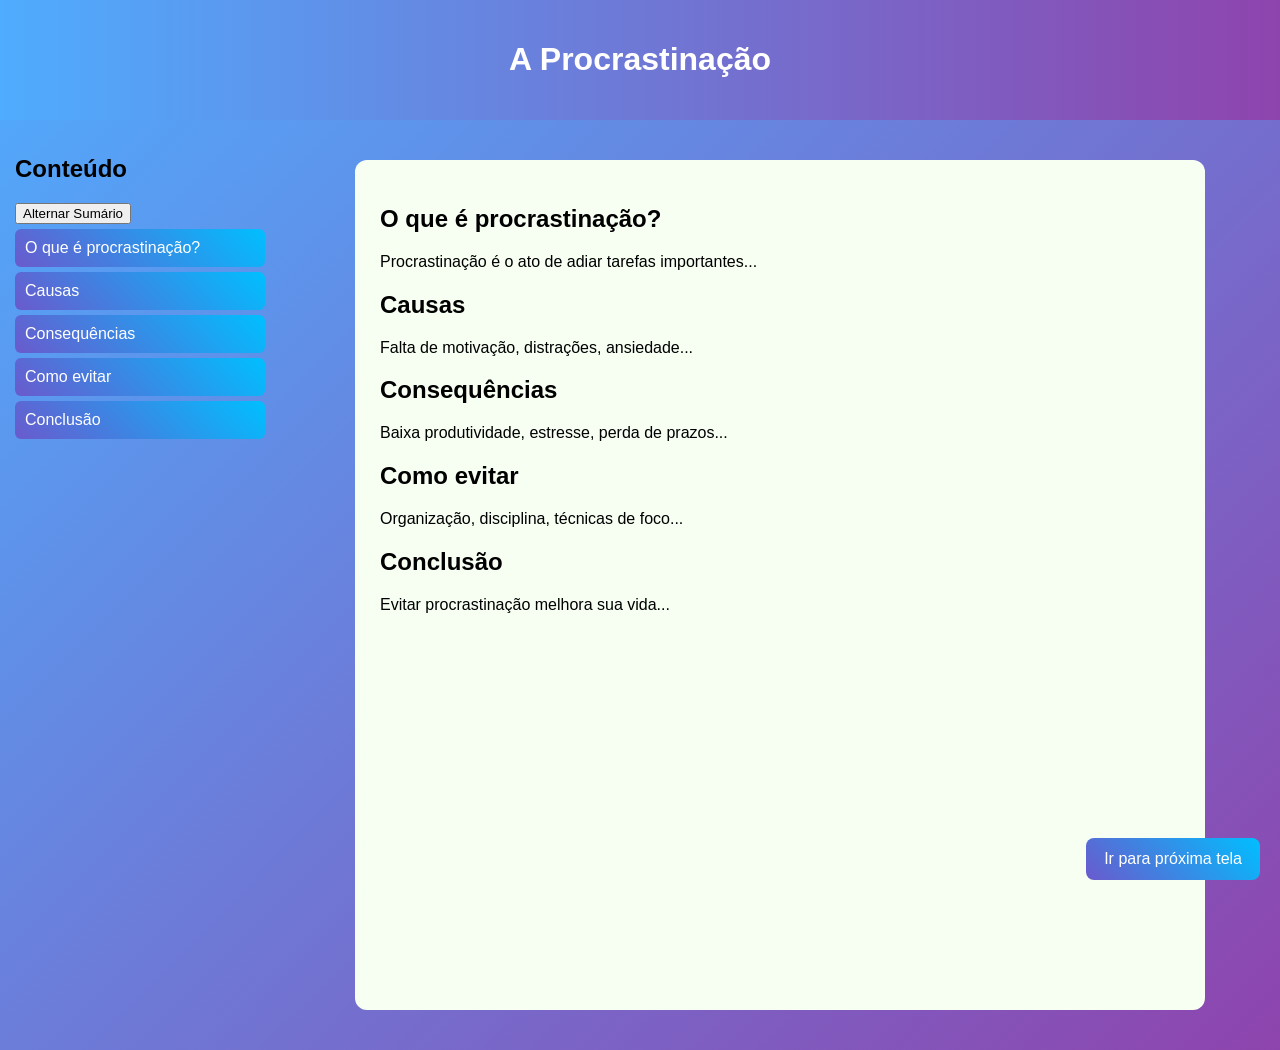
==== index.html @ 0530d012 "Atualiza layout da index e adiciona navegação entre telas" ====
<!DOCTYPE html>
<html lang="pt-br">
<head>
  <meta charset="UTF-8">
  <title>Procrastinação</title>
  <link rel="stylesheet" href="Public/assets/CSS/style.css">
</head>
<body>

  <!-- TOPO -->
  <header>
    <h1>A Procrastinação</h1>
  </header>

  <div class="container">

    <!-- MENU LATERAL -->
    <aside class="menu">
      <h2>Conteúdo</h2>

      <button onclick="alternarModo()">Alternar Sumário</button>

      <div id="sumario" class="modo-botao">
        <a href="#sec1">O que é procrastinação?</a>
        <a href="#sec2">Causas</a>
        <a href="#sec3">Consequências</a>
        <a href="#sec4">Como evitar</a>
        <a href="#sec5">Conclusão</a>
      </div>
    </aside>

    <!-- CONTEÚDO -->
    <main class="conteudo">

      <div class="card">

        <section id="sec1">
          <h2>O que é procrastinação?</h2>
          <p>Procrastinação é o ato de adiar tarefas importantes...</p>
        </section>

        <section id="sec2">
          <h2>Causas</h2>
          <p>Falta de motivação, distrações, ansiedade...</p>
        </section>

        <section id="sec3">
          <h2>Consequências</h2>
          <p>Baixa produtividade, estresse, perda de prazos...</p>
        </section>

        <section id="sec4">
          <h2>Como evitar</h2>
          <p>Organização, disciplina, técnicas de foco...</p>
        </section>

        <section id="sec5">
          <h2>Conclusão</h2>
          <p>Evitar procrastinação melhora sua vida...</p>
        </section>

      </div>

    </main>

  </div>

  <!-- BOTÃO FIXO (MELHOR JEITO) -->
  <a href="Public/pages/tela1.html" class="proximo">
    Ir para próxima tela
  </a>

  <script src="Public/assets/js/script.js"></script>
</body>
</html>
---- Public/assets/CSS/style.css ----
body {
  margin: 0;
  font-family: Arial, sans-serif;
  background: linear-gradient(135deg, #4facfe, #8e44ad);
}


header {
  background: linear-gradient(90deg, #4facfe, #8e44ad);
  color: white;
  text-align: center;
  padding: 20px;
}


.container {
  display: flex;
}


.menu {
  width: 250px;
  padding: 15px;
  position: sticky;
  top: 0;
  height: 100vh;
}


.menu a {
  display: block;
  background: linear-gradient(45deg, #6a5acd, #00bfff);
  color: white;
  padding: 10px;
  margin: 5px 0;
  text-decoration: none;
  border-radius: 6px;
  transition: 0.3s;
}

.menu a:hover {
  background: #a29bfe;
}


.conteudo {
  flex: 1;
  display: flex;
  justify-content: center;
  padding: 40px;
}


.card {
  background: #F7FFF3;
  max-width: 800px;
  width: 100%;
  padding: 25px;
  border-radius: 12px;
}


html {
  scroll-behavior: smooth;
}


.modo-botao a {
  background: linear-gradient(45deg, #6a5acd, #00bfff);
  color: white;
  text-decoration: none;
}


.modo-link a {
  background: transparent;
  color: #1e90ff;
  text-decoration: underline;
}


.modo-box {
  background: white;
  padding: 10px;
  border-radius: 8px;
}

.modo-box a {
  color: black;
  text-decoration: none;
}


.proximo {
  position: fixed;
  bottom: 20px;
  right: 20px;
  background: linear-gradient(45deg, #6a5acd, #00bfff);
  color: white;
  padding: 12px 18px;
  border-radius: 8px;
  text-decoration: none;
  transition: 0.3s;
}

.proximo:hover {
  background: #a29bfe;
}

/* ===================== */
/* 🟢 TELA 1 (Gui) */
/* ===================== */

.titulo {
  text-align: center;
  color: blue; /* já corrigi o -webkit lixo */
}

.rolodetexto {
  text-align: justify;
  font-size: 15px;
  margin: 20px;
}

.botao {
  display: block;
  margin: 20px auto;
  background: #0177f6;
}
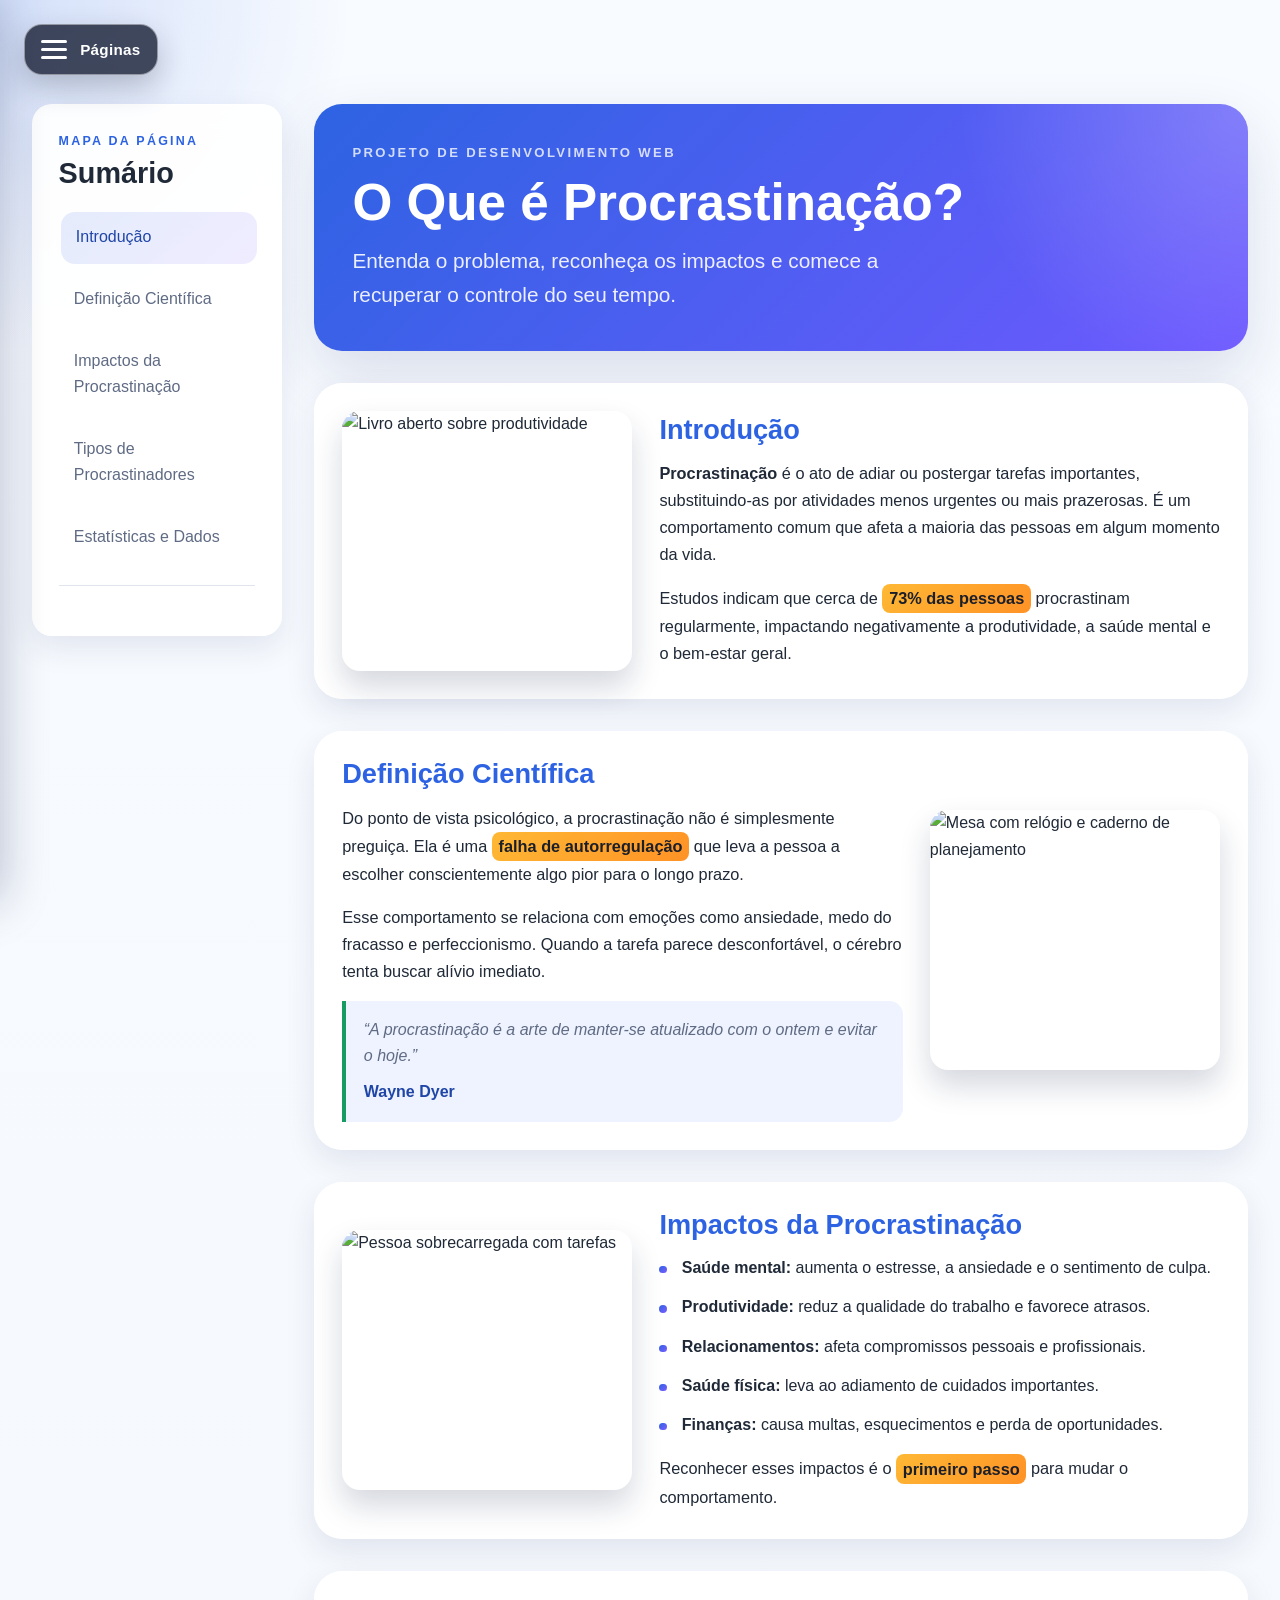
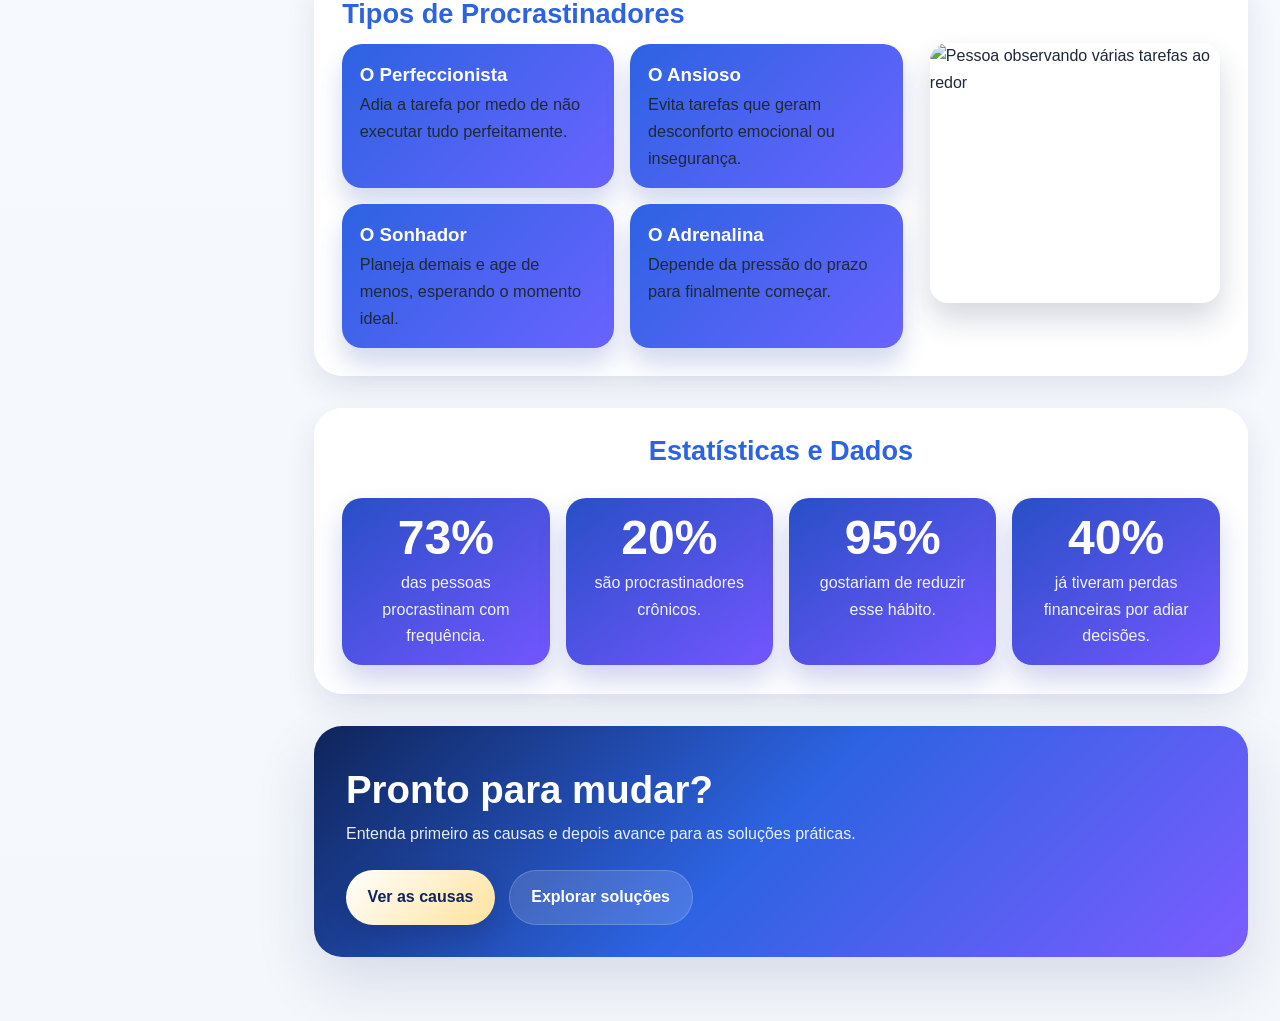
==== commit 5439c051: "Refatora estrutura e organiza layout do projeto" ====
--- a/index.html
+++ b/index.html
@@ -1,75 +1,161 @@
 <!DOCTYPE html>
-<html lang="pt-br">
+<html lang="pt-BR">
 <head>
-  <meta charset="UTF-8">
-  <title>Procrastinação</title>
-  <link rel="stylesheet" href="Public/assets/CSS/style.css">
+    <meta charset="UTF-8">
+    <meta name="viewport" content="width=device-width, initial-scale=1.0">
+    <title>Procrastinação - Entenda e Vença</title>
+    <link rel="stylesheet" href="Public/assets/CSS/style.css">
 </head>
-<body>
+<body data-page="inicio" data-root-prefix="" data-config="Public/assets/data/site.json">
+    <button class="menu-toggle" type="button" id="menuToggle" aria-expanded="false" aria-controls="pageDrawer">
+        <span class="menu-toggle__icon" aria-hidden="true">
+            <span></span>
+            <span></span>
+            <span></span>
+        </span>
+        <span class="menu-toggle__text">Páginas</span>
+    </button>
 
-  <!-- TOPO -->
-  <header>
-    <h1>A Procrastinação</h1>
-  </header>
+    <div class="menu-overlay" id="menuOverlay" hidden></div>
 
-  <div class="container">
+    <aside class="page-drawer" id="pageDrawer" aria-label="Navegação entre páginas">
+        <div class="page-drawer__brand">
+            <p class="page-drawer__eyebrow">SimplePractice</p>
+            <h2 id="brandTitle">ProcrastiNÃO</h2>
+            <p class="page-drawer__description">Conteúdo sobre procrastinação em HTML5, CSS puro e JavaScript vanilla.</p>
+        </div>
 
-    <!-- MENU LATERAL -->
-    <aside class="menu">
-      <h2>Conteúdo</h2>
+        <nav class="page-drawer__nav" aria-label="Páginas do site">
+            <ul class="drawer-links" id="drawerLinks"></ul>
+        </nav>
 
-      <button onclick="alternarModo()">Alternar Sumário</button>
-
-      <div id="sumario" class="modo-botao">
-        <a href="#sec1">O que é procrastinação?</a>
-        <a href="#sec2">Causas</a>
-        <a href="#sec3">Consequências</a>
-        <a href="#sec4">Como evitar</a>
-        <a href="#sec5">Conclusão</a>
-      </div>
+        <div class="page-drawer__footer" id="brandFooter">2026</div>
     </aside>
 
-    <!-- CONTEÚDO -->
-    <main class="conteudo">
+    <div class="page-layout">
+        <aside class="page-summary" aria-label="Sumário da página">
+            <div class="summary-card">
+                <p class="summary-kicker">Mapa da página</p>
+                <h2>Sumário</h2>
+                <ul class="summary-links" id="summaryLinks"></ul>
+                <div class="progress-indicator">
+                    <div class="progress-bar" id="progressBar"></div>
+                </div>
+            </div>
+        </aside>
 
-      <div class="card">
+        <main class="main-content">
+            <header class="hero">
+                <p class="hero__eyebrow">Projeto de Desenvolvimento Web</p>
+                <h1>O Que é Procrastinação?</h1>
+                <p class="subtitle">Entenda o problema, reconheça os impactos e comece a recuperar o controle do seu tempo.</p>
+            </header>
 
-        <section id="sec1">
-          <h2>O que é procrastinação?</h2>
-          <p>Procrastinação é o ato de adiar tarefas importantes...</p>
-        </section>
+            <section id="introducao" class="content-section">
+                <div class="section-image">
+                    <img src="https://images.unsplash.com/photo-1542123491-63f422a5f45e?crop=entropy&cs=tinysrgb&fit=max&fm=jpg&q=80&w=800" alt="Livro aberto sobre produtividade">
+                </div>
+                <div class="section-text">
+                    <h2>Introdução</h2>
+                    <p><strong>Procrastinação</strong> é o ato de adiar ou postergar tarefas importantes, substituindo-as por atividades menos urgentes ou mais prazerosas. É um comportamento comum que afeta a maioria das pessoas em algum momento da vida.</p>
+                    <p>Estudos indicam que cerca de <span class="highlight">73% das pessoas</span> procrastinam regularmente, impactando negativamente a produtividade, a saúde mental e o bem-estar geral.</p>
+                </div>
+            </section>
 
-        <section id="sec2">
-          <h2>Causas</h2>
-          <p>Falta de motivação, distrações, ansiedade...</p>
-        </section>
+            <section id="definicao" class="content-section reverse">
+                <div class="section-text">
+                    <h2>Definição Científica</h2>
+                    <p>Do ponto de vista psicológico, a procrastinação não é simplesmente preguiça. Ela é uma <span class="highlight">falha de autorregulação</span> que leva a pessoa a escolher conscientemente algo pior para o longo prazo.</p>
+                    <p>Esse comportamento se relaciona com emoções como ansiedade, medo do fracasso e perfeccionismo. Quando a tarefa parece desconfortável, o cérebro tenta buscar alívio imediato.</p>
+                    <blockquote>
+                        “A procrastinação é a arte de manter-se atualizado com o ontem e evitar o hoje.”
+                        <cite>Wayne Dyer</cite>
+                    </blockquote>
+                </div>
+                <div class="section-image">
+                    <img src="https://images.unsplash.com/photo-1507099985932-87a4520ed1d5?crop=entropy&cs=tinysrgb&fit=max&fm=jpg&q=80&w=800" alt="Mesa com relógio e caderno de planejamento">
+                </div>
+            </section>
 
-        <section id="sec3">
-          <h2>Consequências</h2>
-          <p>Baixa produtividade, estresse, perda de prazos...</p>
-        </section>
+            <section id="impactos" class="content-section">
+                <div class="section-image">
+                    <img src="https://images.unsplash.com/photo-1594107208761-b3176ea01f89?crop=entropy&cs=tinysrgb&fit=max&fm=jpg&q=80&w=800" alt="Pessoa sobrecarregada com tarefas">
+                </div>
+                <div class="section-text">
+                    <h2>Impactos da Procrastinação</h2>
+                    <ul class="impact-list">
+                        <li><strong>Saúde mental:</strong> aumenta o estresse, a ansiedade e o sentimento de culpa.</li>
+                        <li><strong>Produtividade:</strong> reduz a qualidade do trabalho e favorece atrasos.</li>
+                        <li><strong>Relacionamentos:</strong> afeta compromissos pessoais e profissionais.</li>
+                        <li><strong>Saúde física:</strong> leva ao adiamento de cuidados importantes.</li>
+                        <li><strong>Finanças:</strong> causa multas, esquecimentos e perda de oportunidades.</li>
+                    </ul>
+                    <p>Reconhecer esses impactos é o <span class="highlight">primeiro passo</span> para mudar o comportamento.</p>
+                </div>
+            </section>
 
-        <section id="sec4">
-          <h2>Como evitar</h2>
-          <p>Organização, disciplina, técnicas de foco...</p>
-        </section>
+            <section id="tipos" class="content-section reverse">
+                <div class="section-text">
+                    <h2>Tipos de Procrastinadores</h2>
+                    <div class="types-grid">
+                        <article class="type-card">
+                            <h3>O Perfeccionista</h3>
+                            <p>Adia a tarefa por medo de não executar tudo perfeitamente.</p>
+                        </article>
+                        <article class="type-card">
+                            <h3>O Ansioso</h3>
+                            <p>Evita tarefas que geram desconforto emocional ou insegurança.</p>
+                        </article>
+                        <article class="type-card">
+                            <h3>O Sonhador</h3>
+                            <p>Planeja demais e age de menos, esperando o momento ideal.</p>
+                        </article>
+                        <article class="type-card">
+                            <h3>O Adrenalina</h3>
+                            <p>Depende da pressão do prazo para finalmente começar.</p>
+                        </article>
+                    </div>
+                </div>
+                <div class="section-image">
+                    <img src="https://images.unsplash.com/photo-1597946178676-e3e6dfa5b7f4?crop=entropy&cs=tinysrgb&fit=max&fm=jpg&q=80&w=800" alt="Pessoa observando várias tarefas ao redor">
+                </div>
+            </section>
 
-        <section id="sec5">
-          <h2>Conclusão</h2>
-          <p>Evitar procrastinação melhora sua vida...</p>
-        </section>
+            <section id="estatisticas" class="content-section stats-section">
+                <h2>Estatísticas e Dados</h2>
+                <div class="stats-grid">
+                    <article class="stat-card">
+                        <span class="stat-number">73%</span>
+                        <p>das pessoas procrastinam com frequência.</p>
+                    </article>
+                    <article class="stat-card">
+                        <span class="stat-number">20%</span>
+                        <p>são procrastinadores crônicos.</p>
+                    </article>
+                    <article class="stat-card">
+                        <span class="stat-number">95%</span>
+                        <p>gostariam de reduzir esse hábito.</p>
+                    </article>
+                    <article class="stat-card">
+                        <span class="stat-number">40%</span>
+                        <p>já tiveram perdas financeiras por adiar decisões.</p>
+                    </article>
+                </div>
+            </section>
 
-      </div>
+            <section class="cta-section">
+                <h2>Pronto para mudar?</h2>
+                <p>Entenda primeiro as causas e depois avance para as soluções práticas.</p>
+                <div class="cta-buttons">
+                    <a href="Public/pages/tela1.html" class="btn btn-primary">Ver as causas</a>
+                    <a href="Public/pages/tela2.html" class="btn btn-secondary">Explorar soluções</a>
+                </div>
+            </section>
+        </main>
+    </div>
 
-    </main>
+    <div class="toast-stack" id="toastStack" aria-live="polite" aria-atomic="true"></div>
 
-  </div>
-
-  <!-- BOTÃO FIXO (MELHOR JEITO) -->
-  <a href="Public/pages/tela1.html" class="proximo">
-    Ir para próxima tela
-  </a>
-
-  <script src="Public/assets/js/script.js"></script>
+    <script src="Public/assets/js/script.js"></script>
 </body>
-</html>+</html>
--- a/Public/assets/CSS/style.css
+++ b/Public/assets/CSS/style.css
@@ -1,130 +1,914 @@
+:root {
+    --bg: #f4f7fb;
+    --surface: #ffffff;
+    --surface-soft: #eef3ff;
+    --surface-muted: #f7f8fc;
+    --text: #1f2937;
+    --text-soft: #5f6b84;
+    --line: rgba(86, 110, 154, 0.18);
+    --brand: #2d63e2;
+    --brand-deep: #1f45a6;
+    --brand-soft: #7c5cff;
+    --accent: #ffb11f;
+    --accent-deep: #ff8c1a;
+    --success: #169b63;
+    --danger: #ef4444;
+    --shadow: 0 24px 60px rgba(35, 53, 110, 0.14);
+    --shadow-soft: 0 12px 30px rgba(35, 53, 110, 0.1);
+    --radius-lg: 28px;
+    --radius-md: 20px;
+    --radius-sm: 14px;
+    --layout-width: 1380px;
+    --summary-width: 250px;
+}
+
+* {
+    margin: 0;
+    padding: 0;
+    box-sizing: border-box;
+}
+
+html {
+    scroll-behavior: smooth;
+}
 
 body {
-  margin: 0;
-  font-family: Arial, sans-serif;
-  background: linear-gradient(135deg, #4facfe, #8e44ad);
-}
-
-
-header {
-  background: linear-gradient(90deg, #4facfe, #8e44ad);
-  color: white;
-  text-align: center;
-  padding: 20px;
-}
-
-
-.container {
-  display: flex;
-}
-
-
-.menu {
-  width: 250px;
-  padding: 15px;
-  position: sticky;
-  top: 0;
-  height: 100vh;
-}
-
-
-.menu a {
-  display: block;
-  background: linear-gradient(45deg, #6a5acd, #00bfff);
-  color: white;
-  padding: 10px;
-  margin: 5px 0;
-  text-decoration: none;
-  border-radius: 6px;
-  transition: 0.3s;
-}
-
-.menu a:hover {
-  background: #a29bfe;
-}
-
-
-.conteudo {
-  flex: 1;
-  display: flex;
-  justify-content: center;
-  padding: 40px;
-}
-
-
-.card {
-  background: #F7FFF3;
-  max-width: 800px;
-  width: 100%;
-  padding: 25px;
-  border-radius: 12px;
-}
-
-
-html {
-  scroll-behavior: smooth;
-}
-
-
-.modo-botao a {
-  background: linear-gradient(45deg, #6a5acd, #00bfff);
-  color: white;
-  text-decoration: none;
-}
-
-
-.modo-link a {
-  background: transparent;
-  color: #1e90ff;
-  text-decoration: underline;
-}
-
-
-.modo-box {
-  background: white;
-  padding: 10px;
-  border-radius: 8px;
-}
-
-.modo-box a {
-  color: black;
-  text-decoration: none;
-}
-
-
-.proximo {
-  position: fixed;
-  bottom: 20px;
-  right: 20px;
-  background: linear-gradient(45deg, #6a5acd, #00bfff);
-  color: white;
-  padding: 12px 18px;
-  border-radius: 8px;
-  text-decoration: none;
-  transition: 0.3s;
-}
-
-.proximo:hover {
-  background: #a29bfe;
-}
-
-/* ===================== */
-/* 🟢 TELA 1 (Gui) */
-/* ===================== */
-
-.titulo {
-  text-align: center;
-  color: blue; /* já corrigi o -webkit lixo */
-}
-
-.rolodetexto {
-  text-align: justify;
-  font-size: 15px;
-  margin: 20px;
-}
-
-.botao {
-  display: block;
-  margin: 20px auto;
-  background: #0177f6;
-}+    min-height: 100vh;
+    background:
+        radial-gradient(circle at top left, rgba(45, 99, 226, 0.18), transparent 22rem),
+        linear-gradient(180deg, #f8fbff 0%, var(--bg) 100%);
+    color: var(--text);
+    font-family: "Segoe UI", Tahoma, Geneva, Verdana, sans-serif;
+    line-height: 1.65;
+    overflow-x: clip;
+}
+
+body.menu-open {
+    overflow: hidden;
+}
+
+img {
+    display: block;
+    max-width: 100%;
+}
+
+a {
+    color: inherit;
+}
+
+button,
+input {
+    font: inherit;
+}
+
+.menu-toggle {
+    position: fixed;
+    top: 1.5rem;
+    left: 1.5rem;
+    z-index: 1200;
+    display: inline-flex;
+    align-items: center;
+    gap: 0.85rem;
+    padding: 0.75rem 1rem;
+    border: 1px solid rgba(255, 255, 255, 0.45);
+    border-radius: 18px;
+    background: rgba(17, 25, 48, 0.78);
+    color: #ffffff;
+    cursor: pointer;
+    box-shadow: 0 12px 30px rgba(17, 25, 48, 0.24);
+    backdrop-filter: blur(16px);
+    transition: transform 0.2s ease, background-color 0.2s ease;
+}
+
+.menu-toggle:hover {
+    transform: translateY(-1px);
+    background: rgba(17, 25, 48, 0.9);
+}
+
+.menu-toggle__icon {
+    width: 1.6rem;
+    height: 1.2rem;
+    display: inline-flex;
+    flex-direction: column;
+    justify-content: space-between;
+}
+
+.menu-toggle__icon span {
+    width: 100%;
+    height: 3px;
+    border-radius: 999px;
+    background: #ffffff;
+    transition: transform 0.2s ease, opacity 0.2s ease;
+}
+
+body.menu-open .menu-toggle__icon span:nth-child(1) {
+    transform: translateY(8px) rotate(45deg);
+}
+
+body.menu-open .menu-toggle__icon span:nth-child(2) {
+    opacity: 0;
+}
+
+body.menu-open .menu-toggle__icon span:nth-child(3) {
+    transform: translateY(-8px) rotate(-45deg);
+}
+
+.menu-toggle__text {
+    font-size: 0.95rem;
+    font-weight: 700;
+    letter-spacing: 0.02em;
+}
+
+.menu-overlay {
+    position: fixed;
+    inset: 0;
+    z-index: 1100;
+    background: rgba(11, 18, 34, 0.45);
+    backdrop-filter: blur(2px);
+}
+
+.menu-overlay[hidden] {
+    display: none;
+}
+
+.page-drawer {
+    position: fixed;
+    top: 0;
+    left: 0;
+    z-index: 1150;
+    width: min(22rem, calc(100vw - 2rem));
+    height: 100vh;
+    padding: 6.25rem 1.5rem 1.5rem;
+    background: linear-gradient(180deg, #2049bd 0%, #335de2 58%, #253b95 100%);
+    color: #ffffff;
+    box-shadow: 20px 0 45px rgba(21, 35, 86, 0.28);
+    transform: translateX(-105%);
+    transition: transform 0.25s ease;
+    display: flex;
+    flex-direction: column;
+    gap: 2rem;
+}
+
+.page-drawer.is-open {
+    transform: translateX(0);
+}
+
+.page-drawer__brand {
+    display: grid;
+    gap: 0.65rem;
+}
+
+.page-drawer__eyebrow {
+    font-size: 0.78rem;
+    font-weight: 700;
+    letter-spacing: 0.18em;
+    text-transform: uppercase;
+    opacity: 0.72;
+}
+
+.page-drawer__brand h2 {
+    font-size: 2rem;
+    line-height: 1.1;
+}
+
+.page-drawer__description {
+    color: rgba(255, 255, 255, 0.82);
+    font-size: 0.98rem;
+}
+
+.page-drawer__nav {
+    flex: 1;
+}
+
+.drawer-links {
+    list-style: none;
+    display: grid;
+    gap: 0.75rem;
+}
+
+.drawer-link {
+    display: block;
+    padding: 0.95rem 1rem;
+    border-radius: 16px;
+    color: rgba(255, 255, 255, 0.88);
+    text-decoration: none;
+    font-weight: 700;
+    background: rgba(255, 255, 255, 0.08);
+    border: 1px solid rgba(255, 255, 255, 0.08);
+    transition: transform 0.2s ease, background-color 0.2s ease, color 0.2s ease;
+}
+
+.drawer-link:hover,
+.drawer-link.active {
+    transform: translateX(4px);
+    color: #152b6f;
+    background: linear-gradient(135deg, #ffffff 0%, #ffe29c 100%);
+}
+
+.page-drawer__footer {
+    padding-top: 1rem;
+    border-top: 1px solid rgba(255, 255, 255, 0.2);
+    color: rgba(255, 255, 255, 0.8);
+    font-size: 0.92rem;
+    font-weight: 600;
+}
+
+.page-layout {
+    max-width: var(--layout-width);
+    margin: 0 auto;
+    padding: 6.5rem 2rem 4rem;
+    display: grid;
+    grid-template-columns: minmax(220px, var(--summary-width)) minmax(0, 1fr);
+    gap: 2rem;
+    align-items: start;
+}
+
+.page-summary {
+    position: sticky;
+    top: 6.5rem;
+}
+
+.summary-card {
+    padding: 1.6rem;
+    border-radius: var(--radius-md);
+    background: rgba(255, 255, 255, 0.92);
+    border: 1px solid rgba(255, 255, 255, 0.8);
+    box-shadow: var(--shadow-soft);
+    backdrop-filter: blur(14px);
+}
+
+.summary-kicker {
+    font-size: 0.78rem;
+    font-weight: 700;
+    text-transform: uppercase;
+    letter-spacing: 0.18em;
+    color: var(--brand);
+}
+
+.summary-card h2 {
+    margin-top: 0.45rem;
+    font-size: 1.8rem;
+    line-height: 1.1;
+}
+
+.summary-links {
+    list-style: none;
+    display: grid;
+    gap: 0.6rem;
+    margin-top: 1.35rem;
+}
+
+.summary-links a {
+    display: block;
+    padding: 0.8rem 0.95rem;
+    border-radius: 14px;
+    text-decoration: none;
+    color: var(--text-soft);
+    background: transparent;
+    transition: background-color 0.2s ease, color 0.2s ease, transform 0.2s ease;
+}
+
+.summary-links a:hover,
+.summary-links a.active {
+    background: linear-gradient(135deg, rgba(45, 99, 226, 0.12), rgba(124, 92, 255, 0.12));
+    color: var(--brand-deep);
+    transform: translateX(2px);
+}
+
+.progress-indicator {
+    margin-top: 1.4rem;
+    padding-top: 1rem;
+    border-top: 1px solid var(--line);
+}
+
+.progress-bar {
+    width: 0;
+    height: 7px;
+    border-radius: 999px;
+    background: linear-gradient(90deg, var(--brand), var(--brand-soft), var(--accent));
+    transition: width 0.2s ease;
+}
+
+.main-content {
+    width: 100%;
+    max-width: 940px;
+    margin: 0 auto;
+    display: grid;
+    gap: 2rem;
+}
+
+.hero {
+    padding: clamp(2rem, 3vw, 3rem);
+    border-radius: var(--radius-lg);
+    background:
+        radial-gradient(circle at top right, rgba(255, 255, 255, 0.22), transparent 30%),
+        linear-gradient(135deg, #2d63e2 0%, #6e59ff 100%);
+    color: #ffffff;
+    box-shadow: var(--shadow);
+}
+
+.hero__eyebrow {
+    font-size: 0.82rem;
+    font-weight: 700;
+    text-transform: uppercase;
+    letter-spacing: 0.18em;
+    color: rgba(255, 255, 255, 0.78);
+}
+
+.hero h1 {
+    margin-top: 0.85rem;
+    font-size: clamp(2.4rem, 4vw, 4.3rem);
+    line-height: 0.98;
+}
+
+.subtitle {
+    max-width: 38rem;
+    margin-top: 1rem;
+    font-size: clamp(1.02rem, 2vw, 1.3rem);
+    color: rgba(255, 255, 255, 0.9);
+}
+
+.content-section,
+.final-message {
+    background: rgba(255, 255, 255, 0.94);
+    border: 1px solid rgba(255, 255, 255, 0.85);
+    border-radius: var(--radius-lg);
+    box-shadow: var(--shadow-soft);
+}
+
+.content-section {
+    padding: 1.7rem;
+    display: grid;
+    grid-template-columns: minmax(210px, 290px) minmax(0, 1fr);
+    gap: 1.7rem;
+    align-items: center;
+    scroll-margin-top: 6rem;
+}
+
+body.js-enhanced .content-section {
+    opacity: 0;
+    transform: translateY(24px);
+}
+
+body.js-enhanced .content-section.is-visible {
+    opacity: 1;
+    transform: translateY(0);
+    transition: opacity 0.45s ease, transform 0.45s ease;
+}
+
+.content-section.reverse .section-text {
+    order: 1;
+}
+
+.content-section.reverse .section-image {
+    order: 2;
+}
+
+.content-section.reverse {
+    grid-template-columns: minmax(0, 1fr) minmax(210px, 290px);
+}
+
+.section-image img {
+    width: 100%;
+    height: 100%;
+    min-height: 260px;
+    object-fit: cover;
+    border-radius: calc(var(--radius-md) - 2px);
+    box-shadow: 0 16px 30px rgba(22, 37, 77, 0.18);
+}
+
+.section-text {
+    display: grid;
+    gap: 1rem;
+}
+
+.section-text h2,
+.stats-section h2,
+.final-message h2 {
+    font-size: clamp(1.7rem, 2vw, 2.35rem);
+    line-height: 1.08;
+    color: var(--brand);
+}
+
+.section-text p,
+.section-text li,
+.stat-card p,
+.cta-section p,
+.message-box p {
+    color: var(--text);
+}
+
+.section-text p {
+    font-size: 1.02rem;
+    text-align: left;
+}
+
+.highlight {
+    display: inline-block;
+    padding: 0.08rem 0.42rem;
+    border-radius: 8px;
+    background: linear-gradient(135deg, rgba(255, 177, 31, 0.9), rgba(255, 140, 26, 0.95));
+    color: #1b1f2a;
+    font-weight: 700;
+}
+
+blockquote {
+    padding: 1rem 1.1rem;
+    border-left: 4px solid var(--success);
+    border-radius: 0 var(--radius-sm) var(--radius-sm) 0;
+    background: var(--surface-soft);
+    color: var(--text-soft);
+    font-style: italic;
+}
+
+blockquote cite {
+    display: block;
+    margin-top: 0.6rem;
+    font-style: normal;
+    font-weight: 700;
+    color: var(--brand-deep);
+}
+
+.info-box,
+.action-box,
+.brain-facts,
+.rewards-examples,
+.mindset-tips,
+.recovery-steps,
+.habit-framework,
+.daily-checklist,
+.plan-template {
+    padding: 1.05rem 1.15rem;
+    border-radius: var(--radius-md);
+}
+
+.info-box,
+.brain-facts,
+.rewards-examples,
+.mindset-tips,
+.recovery-steps,
+.habit-framework,
+.daily-checklist,
+.plan-template {
+    background: var(--surface-soft);
+    border: 1px solid rgba(45, 99, 226, 0.08);
+}
+
+.action-box {
+    color: #ffffff;
+    background: linear-gradient(135deg, var(--accent), var(--accent-deep));
+    box-shadow: 0 14px 30px rgba(255, 145, 34, 0.28);
+}
+
+.info-box h4,
+.action-box h4,
+.brain-facts h4,
+.rewards-examples h4,
+.mindset-tips h4,
+.recovery-steps h4,
+.habit-framework h4,
+.plan-template h4,
+.technique-steps h4,
+.tool-item h4 {
+    font-size: 1rem;
+    margin-bottom: 0.5rem;
+}
+
+.impact-list,
+.brain-facts ul,
+.rewards-examples ul,
+.mindset-tips ul {
+    list-style: none;
+    display: grid;
+    gap: 0.8rem;
+}
+
+.impact-list li,
+.brain-facts li,
+.rewards-examples li,
+.mindset-tips li {
+    position: relative;
+    padding-left: 1.4rem;
+}
+
+.impact-list li::before,
+.brain-facts li::before,
+.rewards-examples li::before,
+.mindset-tips li::before {
+    content: "";
+    position: absolute;
+    left: 0;
+    top: 0.68rem;
+    width: 0.45rem;
+    height: 0.45rem;
+    border-radius: 999px;
+    background: linear-gradient(135deg, var(--brand), var(--brand-soft));
+}
+
+.types-grid,
+.stats-grid,
+.tools-list {
+    display: grid;
+    gap: 1rem;
+}
+
+.types-grid,
+.tools-list {
+    grid-template-columns: repeat(2, minmax(0, 1fr));
+}
+
+.type-card,
+.tool-item,
+.stat-card {
+    padding: 1rem 1.1rem;
+    border-radius: var(--radius-md);
+}
+
+.type-card {
+    color: #ffffff;
+    background: linear-gradient(135deg, #2d63e2 0%, #6a63ff 100%);
+    box-shadow: 0 16px 24px rgba(56, 81, 181, 0.22);
+}
+
+.type-card h3,
+.stat-number {
+    font-weight: 800;
+}
+
+.tool-item {
+    background: var(--surface-muted);
+    border-left: 4px solid var(--brand);
+}
+
+.tool-item p,
+.note {
+    color: var(--text-soft);
+}
+
+.stats-section {
+    grid-template-columns: 1fr;
+    text-align: center;
+}
+
+.stats-grid {
+    grid-template-columns: repeat(4, minmax(0, 1fr));
+    margin-top: 0.35rem;
+}
+
+.stat-card {
+    color: #ffffff;
+    background: linear-gradient(145deg, #284fc6 0%, #7356ff 100%);
+    box-shadow: 0 16px 28px rgba(62, 81, 189, 0.24);
+}
+
+.stat-card p {
+    color: rgba(255, 255, 255, 0.92);
+}
+
+.stat-number {
+    display: block;
+    font-size: clamp(2rem, 4vw, 3rem);
+    line-height: 1;
+    margin-bottom: 0.5rem;
+}
+
+.eisenhower-matrix {
+    display: grid;
+    grid-template-columns: repeat(2, minmax(0, 1fr));
+    gap: 0.85rem;
+}
+
+.matrix-quadrant {
+    padding: 1rem;
+    border-radius: var(--radius-md);
+    color: #ffffff;
+}
+
+.matrix-quadrant h4 {
+    margin-bottom: 0.35rem;
+}
+
+.urgent-important {
+    background: linear-gradient(135deg, #ff7a45, #ef4444);
+}
+
+.important-not-urgent {
+    background: linear-gradient(135deg, #10b981, #088066);
+}
+
+.urgent-not-important {
+    background: linear-gradient(135deg, #ffcc48, #ff8c1a);
+    color: #20253a;
+}
+
+.not-urgent-not-important {
+    background: linear-gradient(135deg, #6b7280, #475569);
+}
+
+.technique-steps ol,
+.plan-template ol,
+.recovery-steps ol {
+    margin-left: 1.1rem;
+    display: grid;
+    gap: 0.6rem;
+}
+
+.habit-framework {
+    display: grid;
+    gap: 0.7rem;
+}
+
+.habit-law {
+    padding: 0.8rem 0.9rem;
+    border-radius: 14px;
+    background: rgba(255, 255, 255, 0.82);
+}
+
+.daily-checklist {
+    display: grid;
+    gap: 0.8rem;
+}
+
+.checkbox-item {
+    display: flex;
+    align-items: flex-start;
+    gap: 0.8rem;
+    padding: 0.85rem 0.95rem;
+    border-radius: 14px;
+    background: rgba(255, 255, 255, 0.84);
+    cursor: pointer;
+    transition: background-color 0.2s ease, transform 0.2s ease;
+}
+
+.checkbox-item:hover {
+    transform: translateX(2px);
+}
+
+.checkbox-item input[type="checkbox"] {
+    margin-top: 0.22rem;
+    width: 1.05rem;
+    height: 1.05rem;
+    accent-color: var(--success);
+}
+
+.checkbox-item.is-checked {
+    background: rgba(22, 155, 99, 0.12);
+}
+
+.checkbox-item.is-checked span {
+    color: var(--text-soft);
+    text-decoration: line-through;
+}
+
+.cta-section,
+.message-box {
+    padding: 2rem;
+    color: #ffffff;
+}
+
+.cta-section {
+    border-radius: var(--radius-lg);
+    background: linear-gradient(135deg, #0f245a 0%, #2d63e2 48%, #7c5cff 100%);
+    box-shadow: var(--shadow);
+}
+
+.cta-section h2 {
+    font-size: clamp(1.8rem, 3vw, 2.7rem);
+}
+
+.cta-section p,
+.message-box p {
+    color: rgba(255, 255, 255, 0.9);
+}
+
+.cta-buttons {
+    display: flex;
+    flex-wrap: wrap;
+    gap: 0.85rem;
+    margin-top: 1.4rem;
+}
+
+.btn {
+    display: inline-flex;
+    align-items: center;
+    justify-content: center;
+    min-height: 3rem;
+    padding: 0.85rem 1.35rem;
+    border: 0;
+    border-radius: 999px;
+    font-weight: 700;
+    text-decoration: none;
+    cursor: pointer;
+    transition: transform 0.2s ease, box-shadow 0.2s ease, background-color 0.2s ease;
+}
+
+.btn:hover {
+    transform: translateY(-1px);
+}
+
+.btn-primary {
+    color: #0f245a;
+    background: linear-gradient(135deg, #ffffff, #ffe29c);
+    box-shadow: 0 12px 24px rgba(14, 27, 74, 0.2);
+}
+
+.btn-secondary {
+    color: #ffffff;
+    background: rgba(255, 255, 255, 0.14);
+    border: 1px solid rgba(255, 255, 255, 0.18);
+}
+
+.commitment-section {
+    grid-template-columns: 1fr;
+}
+
+.commitment-card {
+    padding: 2rem;
+    border-radius: var(--radius-lg);
+    color: #ffffff;
+    text-align: center;
+    background: linear-gradient(135deg, #2d63e2 0%, #6e59ff 100%);
+    box-shadow: var(--shadow);
+}
+
+.commitment-text {
+    max-width: 42rem;
+    margin: 0 auto 1.4rem;
+    font-size: 1.12rem;
+}
+
+.commitment-signature {
+    max-width: 34rem;
+    margin: 0 auto;
+    padding: 1.15rem;
+    border-radius: var(--radius-md);
+    background: rgba(255, 255, 255, 0.14);
+}
+
+.commitment-input {
+    margin-top: 1rem;
+}
+
+.commitment-input input {
+    width: 100%;
+    min-height: 3.25rem;
+    padding: 0.9rem 1rem;
+    border: 1px solid rgba(255, 255, 255, 0.35);
+    border-radius: 16px;
+    background: rgba(255, 255, 255, 0.95);
+    color: var(--text);
+}
+
+#commitBtn {
+    margin-top: 1rem;
+}
+
+.final-message {
+    padding: 1.7rem;
+}
+
+.message-box {
+    margin-top: 1rem;
+    border-radius: var(--radius-lg);
+    background: linear-gradient(135deg, #169b63 0%, #2d63e2 100%);
+}
+
+.big-message {
+    font-size: clamp(1.4rem, 2.5vw, 2rem);
+    font-weight: 800;
+    line-height: 1.2;
+}
+
+.sub-message {
+    margin-top: 0.85rem;
+}
+
+.note {
+    margin-top: 0.35rem;
+    font-size: 0.96rem;
+}
+
+.toast-stack {
+    position: fixed;
+    right: 1.25rem;
+    bottom: 1.25rem;
+    z-index: 1300;
+    display: grid;
+    gap: 0.75rem;
+    width: min(23rem, calc(100vw - 2rem));
+}
+
+.toast {
+    padding: 1rem 1.1rem;
+    border-radius: 16px;
+    color: #ffffff;
+    box-shadow: 0 18px 35px rgba(15, 24, 53, 0.26);
+    animation: toast-in 0.24s ease;
+}
+
+.toast[data-tone="success"] {
+    background: linear-gradient(135deg, #169b63, #1272d8);
+}
+
+.toast[data-tone="warning"] {
+    background: linear-gradient(135deg, #ff9f1c, #ef4444);
+}
+
+.toast strong {
+    display: block;
+    margin-bottom: 0.2rem;
+}
+
+@keyframes toast-in {
+    from {
+        opacity: 0;
+        transform: translateY(18px);
+    }
+
+    to {
+        opacity: 1;
+        transform: translateY(0);
+    }
+}
+
+@media (max-width: 1180px) {
+    .page-layout {
+        grid-template-columns: 220px minmax(0, 1fr);
+        gap: 1.5rem;
+        padding-left: 1.5rem;
+        padding-right: 1.5rem;
+    }
+
+    .stats-grid {
+        grid-template-columns: repeat(2, minmax(0, 1fr));
+    }
+}
+
+@media (max-width: 920px) {
+    .page-layout {
+        grid-template-columns: 1fr;
+        padding-top: 6rem;
+    }
+
+    .page-summary {
+        position: static;
+    }
+
+    .main-content {
+        max-width: 100%;
+    }
+
+    .summary-card {
+        margin-bottom: 0.25rem;
+    }
+
+    .content-section,
+    .content-section.reverse {
+        grid-template-columns: 1fr;
+    }
+
+    .content-section.reverse .section-text,
+    .content-section.reverse .section-image {
+        order: initial;
+    }
+}
+
+@media (max-width: 680px) {
+    .page-layout {
+        padding: 5.75rem 1rem 3rem;
+    }
+
+    .menu-toggle {
+        top: 1rem;
+        left: 1rem;
+        padding: 0.75rem 0.95rem;
+    }
+
+    .menu-toggle__text {
+        display: none;
+    }
+
+    .hero,
+    .content-section,
+    .final-message,
+    .cta-section,
+    .message-box,
+    .commitment-card {
+        border-radius: 22px;
+    }
+
+    .types-grid,
+    .tools-list,
+    .stats-grid,
+    .eisenhower-matrix {
+        grid-template-columns: 1fr;
+    }
+
+    .cta-buttons {
+        flex-direction: column;
+    }
+
+    .btn {
+        width: 100%;
+    }
+}
